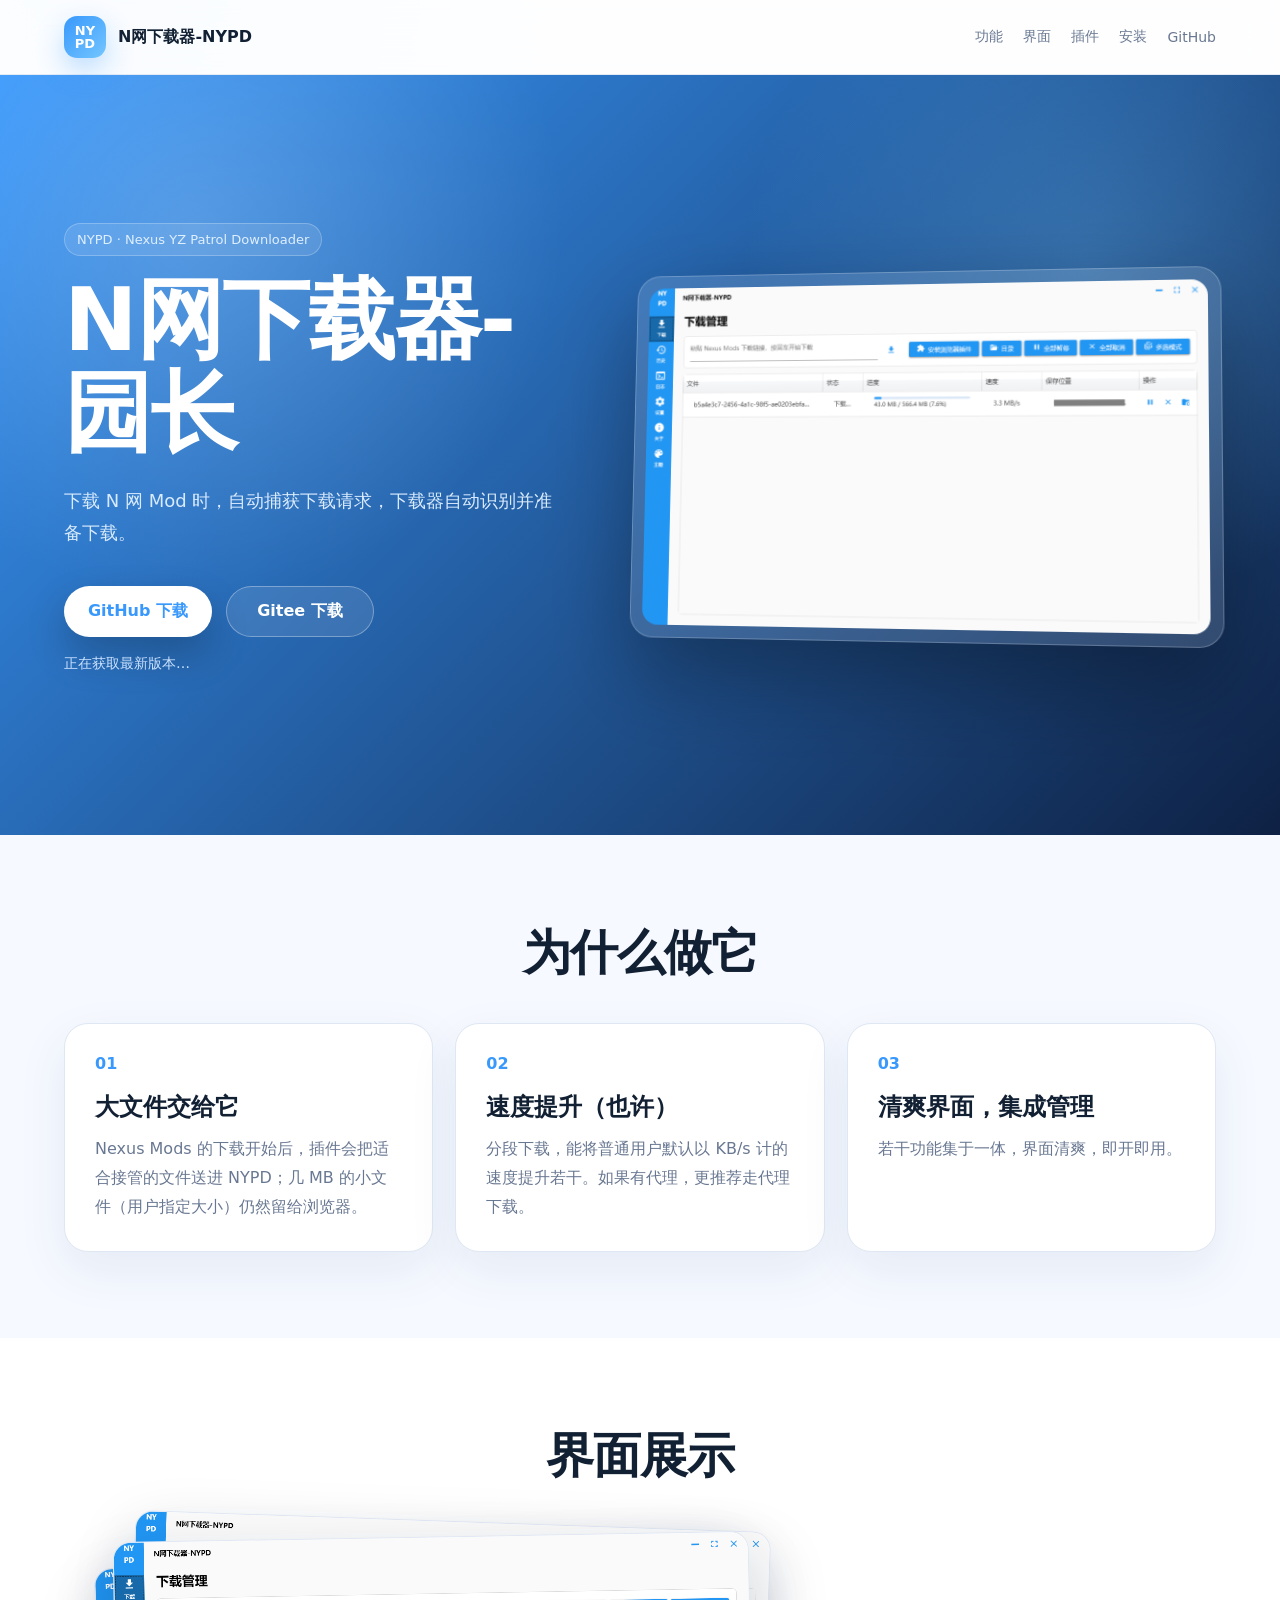
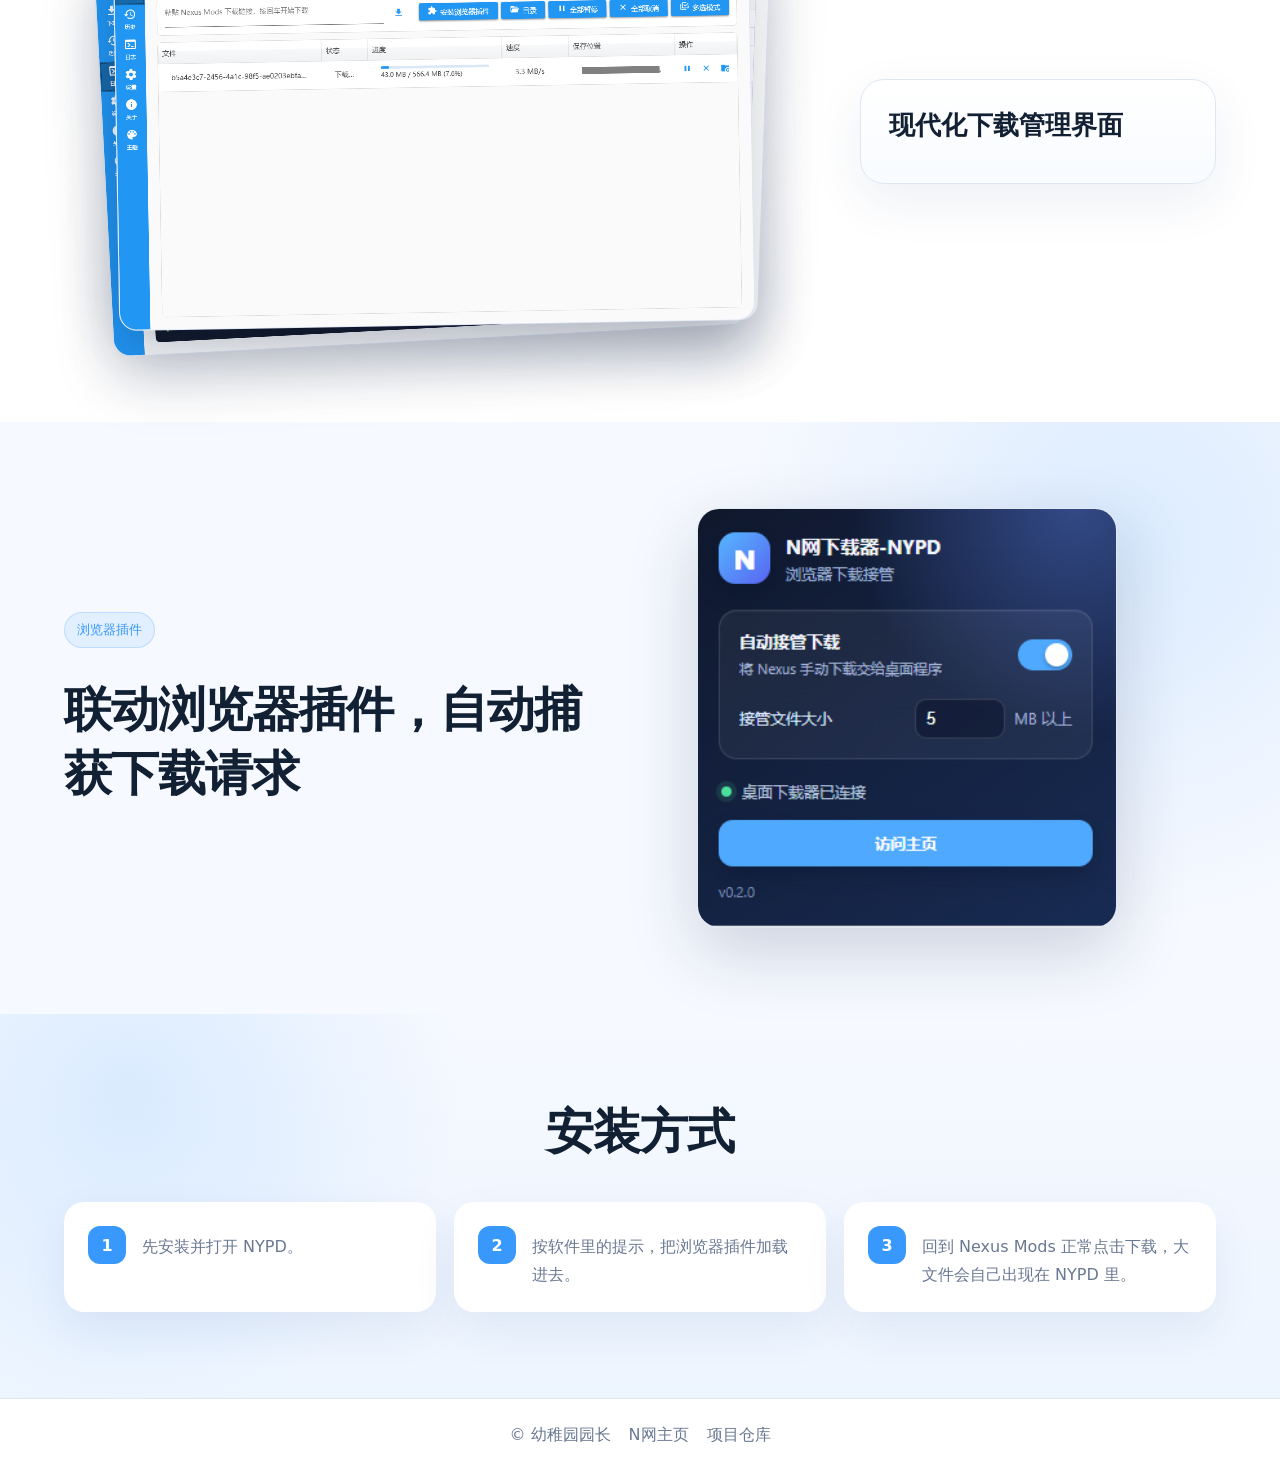
==== .github/pages/index.html @ a5728292 "✨ 首次发布" ====
<!doctype html>
<html lang="zh-CN">
  <head>
    <meta charset="utf-8">
    <meta name="viewport" content="width=device-width, initial-scale=1">
    <title>N网下载器-NYPD</title>
    <meta name="description" content="N网下载器-NYPD，把 Nexus Mods 的大文件下载交给一个更顺手的本机工具。">
    <link rel="stylesheet" href="styles.css">
  </head>
  <body>
    <nav class="nav">
      <a class="brand" href="#top"><span>NY<br>PD</span><strong>N网下载器-NYPD</strong></a>
      <div class="links">
        <a href="#features">功能</a>
        <a href="#screenshots">界面</a>
        <a href="#extension">插件</a>
        <a href="#install">安装</a>
        <a href="https://github.com/yzyyz1387/NYPD" target="_blank" rel="noopener">GitHub</a>
      </div>
    </nav>

    <header id="top" class="hero">
      <section class="hero-text">
        <p class="eyebrow">NYPD · Nexus YZ Patrol Downloader</p>
        <h1>N网下载器-园长</h1>
        <p class="lead">下载 N 网 Mod 时，自动捕获下载请求，下载器自动识别并准备下载。</p>
        <div class="actions">
          <a class="primary" href="https://github.com/yzyyz1387/NYPD/releases/latest" target="_blank" rel="noopener">GitHub 下载</a>
          <a class="secondary" href="https://gitee.com/yzyyz1387/NYPD/releases" target="_blank" rel="noopener">Gitee 下载</a>
        </div>
        <p id="version" class="version">正在获取最新版本…</p>
      </section>
      <section class="hero-shot glow-follow">
        <img src="images/downloadpage.png" alt="NYPD 下载管理页面">
      </section>
    </header>

    <main>
      <section id="features" class="section">
        <h2>为什么做它</h2>
        <div class="cards">
          <article class="glow-follow">
            <span>01</span>
            <h3>大文件交给它</h3>
            <p>Nexus Mods 的下载开始后，插件会把适合接管的文件送进 NYPD；几 MB 的小文件（用户指定大小）仍然留给浏览器。</p>
          </article>
          <article class="glow-follow">
            <span>02</span>
            <h3>速度提升（也许）</h3>
            <p>分段下载，能将普通用户默认以 KB/s 计的速度提升若干。如果有代理，更推荐走代理下载。</p>
          </article>
          <article class="glow-follow">
            <span>03</span>
            <h3>清爽界面，集成管理</h3>
            <p>若干功能集于一体，界面清爽，即开即用。</p>
          </article>
        </div>
      </section>

      <section id="screenshots" class="section alt">
        <h2>界面展示</h2>
        <div class="showcase">
          <div class="screen-stack">
            <img src="images/downloadpage.png" alt="下载管理" class="screen-img">
            <img src="images/historypage.png" alt="下载历史" class="screen-img">
            <img src="images/logspage.png" alt="操作日志" class="screen-img">
          </div>
          <div class="screen-copy glow-follow">
            <h3>现代化下载管理界面</h3>
          </div>
        </div>
      </section>

      <section id="extension" class="section extension-section">
        <div class="extension-copy">
          <p class="eyebrow dark">浏览器插件</p>
          <h2>联动浏览器插件，自动捕获下载请求</h2>
        </div>
        <div class="extension-frame glow-follow">
          <img src="images/bowser-ex-screenshoot.png" alt="浏览器插件设置" class="extension-shot">
        </div>
      </section>

      <section id="install" class="section install">
        <h2>安装方式</h2>
        <div class="steps">
          <div class="glow-follow"><b>1</b><p>先安装并打开 NYPD。</p></div>
          <div class="glow-follow"><b>2</b><p>按软件里的提示，把浏览器插件加载进去。</p></div>
          <div class="glow-follow"><b>3</b><p>回到 Nexus Mods 正常点击下载，大文件会自己出现在 NYPD 里。</p></div>
        </div>
      </section>
    </main>

    <footer>
      <span>© 幼稚园园长</span>
      <a href="https://www.nexusmods.com/profile/yzyyz1384/mods" target="_blank" rel="noopener">N网主页</a>
      <a href="https://github.com/yzyyz1387/NYPD" target="_blank" rel="noopener">项目仓库</a>
    </footer>

    <script>
      fetch("latest.json", { cache: "no-store" })
        .then(response => response.ok ? response.json() : null)
        .then(data => {
          if (!data) return;
          document.querySelector("#version").textContent = `最新版本：${data.version} · ${data.releaseDate}`;
        })
        .catch(() => {
          document.querySelector("#version").textContent = "最新版本信息暂不可用";
        });

      document.querySelectorAll(".glow-follow").forEach(element => {
        element.addEventListener("pointermove", event => {
          const rect = element.getBoundingClientRect();
          element.style.setProperty("--mx", `${event.clientX - rect.left}px`);
          element.style.setProperty("--my", `${event.clientY - rect.top}px`);
        });
      });
    </script>
  </body>
</html>
---- .github/pages/styles.css ----
:root {
  --blue: #3898fc;
  --deep: #0e2144;
  --text: #122033;
  --muted: #697892;
  --card: #ffffff;
  --line: #dfe7f3;
  --glow: rgba(56, 152, 252, .45);
}

* { box-sizing: border-box; }
html { scroll-behavior: smooth; }
body {
  margin: 0;
  color: var(--text);
  background:
    radial-gradient(circle at 10% 0%, rgba(56,152,252,.12), transparent 26rem),
    #f6f9ff;
  font-family: "Segoe UI", "Microsoft YaHei", system-ui, sans-serif;
}

a { color: inherit; text-decoration: none; }
img { display: block; max-width: 100%; }

.glow-follow {
  --mx: 50%;
  --my: 50%;
  position: relative;
  overflow: hidden;
}
.glow-follow::after {
  position: absolute;
  inset: 0;
  z-index: 1;
  border-radius: inherit;
  pointer-events: none;
  background: radial-gradient(280px circle at var(--mx) var(--my), rgba(116,198,255,.36), rgba(56,152,252,.14) 34%, transparent 68%);
  opacity: 0;
  transition: opacity .2s ease;
  content: "";
}
.glow-follow:hover::after { opacity: 1; }
.glow-follow > * { position: relative; z-index: 2; }

.nav {
  position: sticky;
  top: 0;
  z-index: 5;
  display: flex;
  align-items: center;
  justify-content: space-between;
  gap: 24px;
  padding: 16px clamp(18px, 5vw, 72px);
  background: rgba(255,255,255,.82);
  border-bottom: 1px solid rgba(223,231,243,.8);
  backdrop-filter: blur(18px);
}

.brand { display: inline-flex; align-items: center; gap: 12px; font-weight: 800; }
.brand span {
  display: grid;
  width: 42px;
  height: 42px;
  place-items: center;
  border-radius: 13px;
  color: #fff;
  background: linear-gradient(135deg, var(--blue), #74c6ff);
  font-size: 13px;
  line-height: 1;
  box-shadow: 0 12px 28px rgba(56,152,252,.32);
}

.links { display: flex; align-items: center; gap: 20px; color: var(--muted); font-size: 14px; }
.links a:hover { color: var(--blue); }

.hero {
  display: grid;
  grid-template-columns: minmax(0, 1fr) minmax(320px, 1.2fr);
  gap: clamp(28px, 5vw, 72px);
  align-items: center;
  min-height: 760px;
  padding: 72px clamp(18px, 5vw, 72px);
  color: #fff;
  background:
    radial-gradient(circle at 15% 20%, rgba(255,255,255,.18), transparent 30%),
    radial-gradient(circle at 85% 25%, rgba(116,198,255,.28), transparent 28%),
    linear-gradient(135deg, var(--blue), var(--deep));
  overflow: hidden;
}

.eyebrow {
  display: inline-flex;
  margin: 0 0 18px;
  padding: 8px 12px;
  border: 1px solid rgba(255,255,255,.24);
  border-radius: 999px;
  color: #dfefff;
  background: rgba(255,255,255,.1);
  font-size: 13px;
}
.eyebrow.dark {
  color: var(--blue);
  border-color: rgba(56,152,252,.22);
  background: rgba(56,152,252,.1);
}

h1 { margin: 0; font-size: clamp(46px, 7vw, 88px); line-height: 1.05; letter-spacing: -2px; }
.lead { max-width: 620px; margin: 26px 0 0; color: #d9ebff; font-size: 18px; line-height: 1.8; }
.actions { display: flex; flex-wrap: wrap; gap: 14px; margin: 36px 0 18px; }
.actions a {
  display: inline-flex;
  align-items: center;
  justify-content: center;
  min-width: 148px;
  padding: 14px 20px;
  border-radius: 999px;
  font-weight: 800;
  transition: transform .18s ease, box-shadow .18s ease;
}
.actions a:hover { transform: translateY(-3px); }
.primary { color: var(--blue); background: #fff; box-shadow: 0 18px 38px rgba(0,0,0,.22); }
.secondary { color: #fff; border: 1px solid rgba(255,255,255,.32); background: rgba(255,255,255,.1); }
.actions a:hover { box-shadow: 0 18px 42px var(--glow), 0 0 0 1px rgba(255,255,255,.25) inset; }
.version { color: #cbe2ff; font-size: 14px; }

.hero-shot {
  padding: 12px;
  border: 1px solid rgba(255,255,255,.22);
  border-radius: 24px;
  background: rgba(255,255,255,.13);
  box-shadow: 0 38px 90px rgba(0,0,0,.32);
  transform: perspective(1200px) rotateY(-7deg) rotateX(4deg);
  transition: transform .7s cubic-bezier(.2,.8,.2,1), box-shadow .7s cubic-bezier(.2,.8,.2,1);
}
.hero-shot img { border-radius: 16px; }
.hero-shot:hover {
  transform: perspective(1200px) rotateY(-3deg) rotateX(1deg) translateY(-14px);
  box-shadow: 0 46px 110px rgba(0,0,0,.38), 0 0 70px rgba(116,198,255,.36);
}

.section { padding: 86px clamp(18px, 5vw, 72px); }
.section h2 { margin: 0 0 38px; text-align: center; font-size: clamp(30px, 4vw, 48px); letter-spacing: -1px; }
.section-lead { max-width: 720px; margin: -20px auto 34px; color: var(--muted); text-align: center; line-height: 1.8; }
.alt { background: #fff; }

.cards {
  display: grid;
  grid-template-columns: repeat(3, minmax(0, 1fr));
  gap: 22px;
}
.cards article {
  padding: 30px;
  border: 1px solid var(--line);
  border-radius: 24px;
  background: var(--card);
  box-shadow: 0 18px 50px rgba(25,69,122,.08);
  transition: transform .24s ease, box-shadow .24s ease, border-color .24s ease;
}
.cards article:hover {
  transform: translateY(-8px);
  border-color: rgba(56,152,252,.36);
  box-shadow: 0 26px 70px rgba(56,152,252,.16), 0 0 34px rgba(56,152,252,.18);
}
.cards span { color: var(--blue); font-weight: 900; }
.cards h3 { margin: 18px 0 12px; font-size: 24px; }
.cards p { margin: 0; color: var(--muted); line-height: 1.8; }

.showcase {
  display: grid;
  grid-template-columns: minmax(0, 1.35fr) minmax(300px, .65fr);
  gap: clamp(28px, 5vw, 56px);
  align-items: center;
}
.screen-stack {
  position: relative;
  min-height: 410px;
  perspective: 1200px;
}
.screen-img {
  position: absolute;
  left: 50%;
  top: 50%;
  width: min(86%, 760px);
  height: auto;
  border: 1px solid rgba(223,231,243,.92);
  border-radius: 18px;
  background: #fff;
  box-shadow: 0 24px 60px rgba(14,33,68,.18);
  transition: transform .7s cubic-bezier(.2,.8,.2,1), box-shadow .7s cubic-bezier(.2,.8,.2,1);
}
.screen-img:nth-child(1) { z-index: 4; transform: translate(-50%, -50%) rotate(-1deg); }
.screen-img:nth-child(2) { z-index: 3; transform: translate(-48%, -54%) rotate(2deg); }
.screen-img:nth-child(3) { z-index: 2; transform: translate(-52%, -46%) rotate(-3deg); }
.screen-stack:hover .screen-img:nth-child(1) { transform: translate(-57%, -57%) rotate(-6deg); }
.screen-stack:hover .screen-img:nth-child(2) { transform: translate(-44%, -53%) rotate(5deg); }
.screen-stack:hover .screen-img:nth-child(3) { transform: translate(-56%, -39%) rotate(-8deg); }
.screen-stack:hover .screen-img { box-shadow: 0 34px 80px rgba(14,33,68,.24); }
.screen-copy {
  padding: 28px;
  border: 1px solid var(--line);
  border-radius: 24px;
  background: linear-gradient(180deg, #fff, #f8fbff);
  box-shadow: 0 18px 50px rgba(25,69,122,.08);
}
.screen-copy h3 { margin: 0 0 12px; font-size: 26px; }
.screen-copy p, .screen-copy li { color: var(--muted); line-height: 1.8; }
.screen-copy ul { margin: 16px 0 0; padding-left: 20px; }

.extension-section {
  display: grid;
  grid-template-columns: minmax(280px, .85fr) minmax(260px, 420px);
  gap: clamp(28px, 6vw, 72px);
  align-items: center;
  background:
    radial-gradient(circle at 88% 20%, rgba(56,152,252,.14), transparent 24rem),
    #f6f9ff;
}
.extension-copy h2 {
  margin: 12px 0 18px;
  text-align: left;
}
.extension-copy p:not(.eyebrow) {
  max-width: 620px;
  color: var(--muted);
  font-size: 18px;
  line-height: 1.85;
}
.extension-frame {
  width: min(100%, 420px);
  border-radius: 22px;
  box-shadow: 0 24px 70px rgba(14,33,68,.18);
  transition: transform .45s cubic-bezier(.2,.8,.2,1), box-shadow .45s cubic-bezier(.2,.8,.2,1);
}
.extension-shot {
  width: min(100%, 420px);
  height: auto;
  border: 1px solid rgba(223,231,243,.92);
  border-radius: 22px;
  background: #fff;
}
.extension-frame:hover {
  transform: rotate(2deg) translateY(-12px);
  box-shadow: 0 34px 90px rgba(14,33,68,.26), 0 0 48px rgba(56,152,252,.28);
}

.install {
  background:
    radial-gradient(circle at 10% 20%, rgba(56,152,252,.14), transparent 28%),
    linear-gradient(180deg, #f6f9ff, #edf5ff);
}
.steps {
  display: grid;
  grid-template-columns: repeat(3, minmax(0, 1fr));
  gap: 18px;
}
.steps div {
  display: flex;
  gap: 16px;
  padding: 24px;
  border-radius: 20px;
  background: #fff;
  box-shadow: 0 18px 44px rgba(25,69,122,.08);
}
.steps b {
  display: grid;
  flex: 0 0 38px;
  height: 38px;
  place-items: center;
  border-radius: 12px;
  color: #fff;
  background: var(--blue);
}
.steps p { margin: 7px 0 0; color: var(--muted); line-height: 1.7; }

footer {
  display: flex;
  justify-content: center;
  gap: 18px;
  padding: 26px;
  color: var(--muted);
  border-top: 1px solid var(--line);
  background: #fff;
}
footer a:hover { color: var(--blue); }

@media (max-width: 900px) {
  .hero { grid-template-columns: 1fr; min-height: auto; }
  .hero-shot { transform: none; }
  .cards, .steps, .showcase, .extension-section { grid-template-columns: 1fr; }
  .screen-stack { min-height: 360px; }
  .screen-img { width: 92%; }
  .extension-copy h2 { text-align: center; }
  .extension-frame { margin: 0 auto; }
  .links { display: none; }
  footer { flex-direction: column; align-items: center; }
}
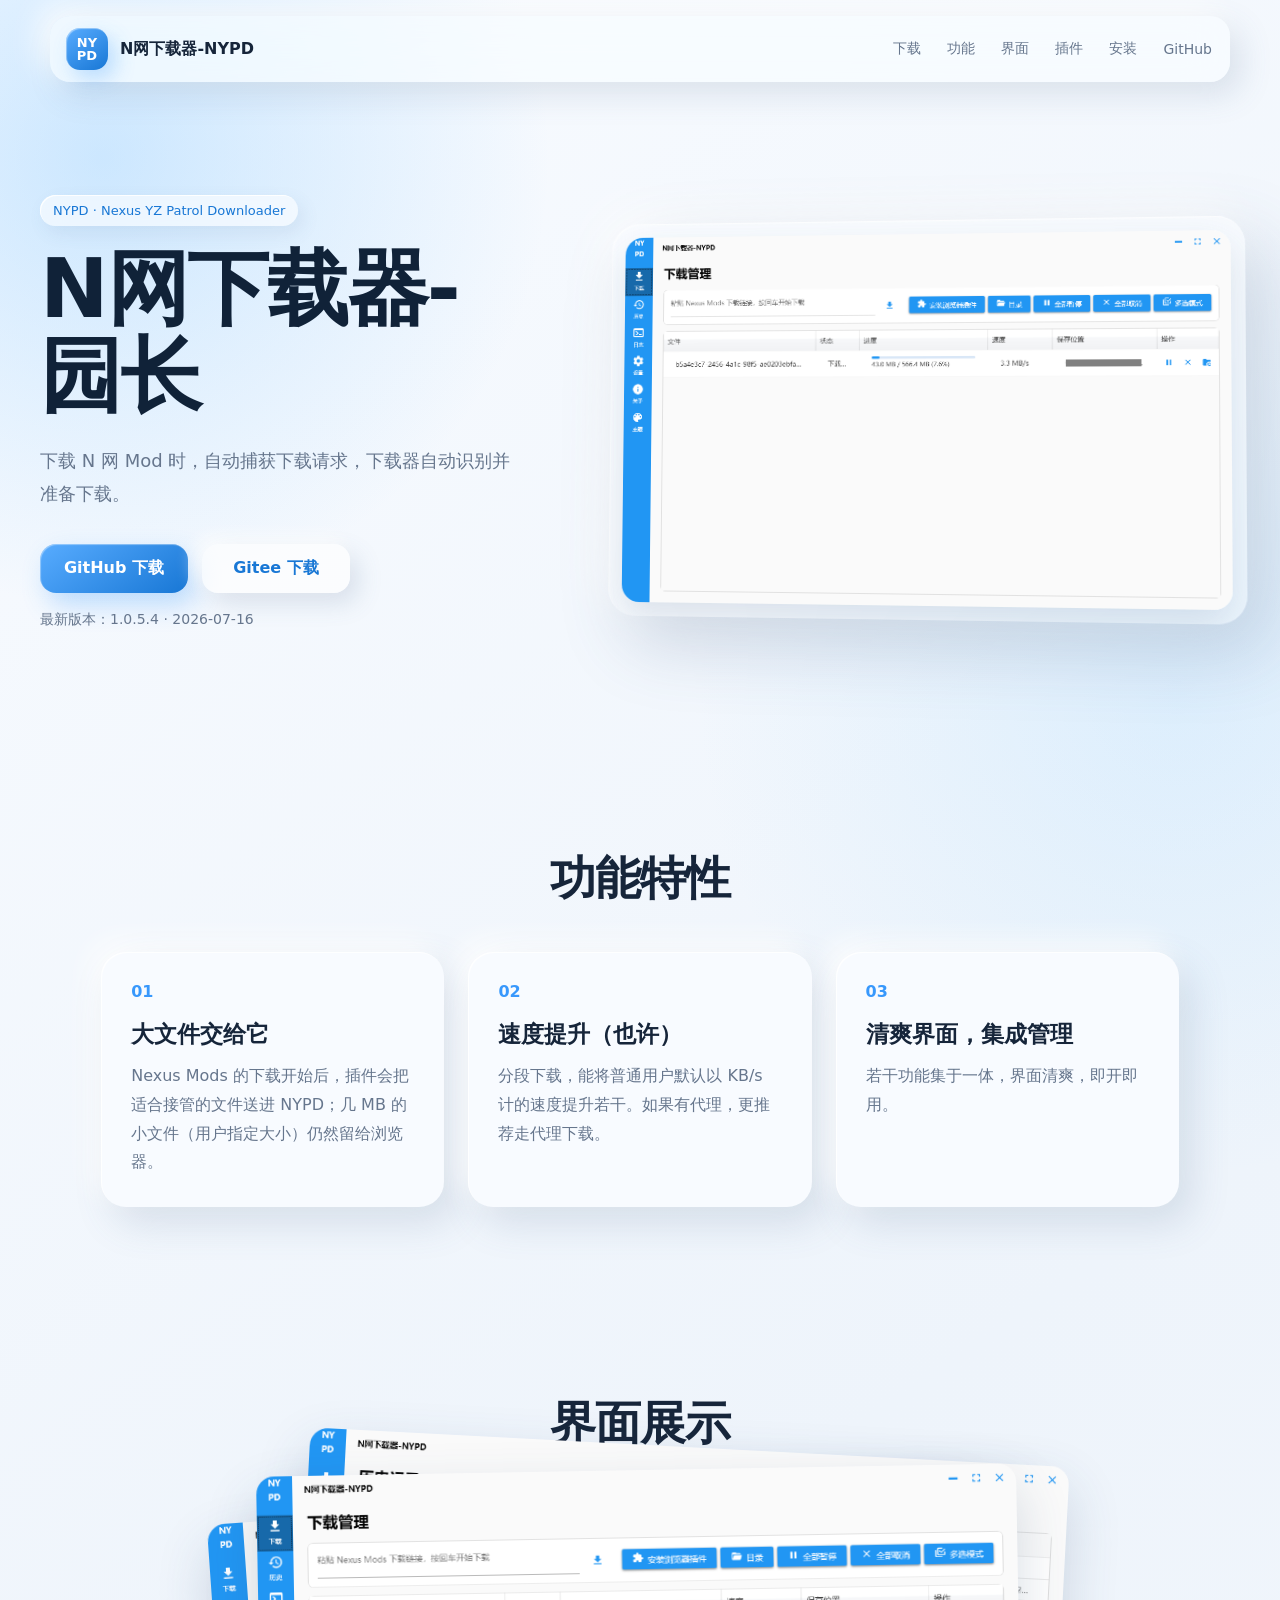
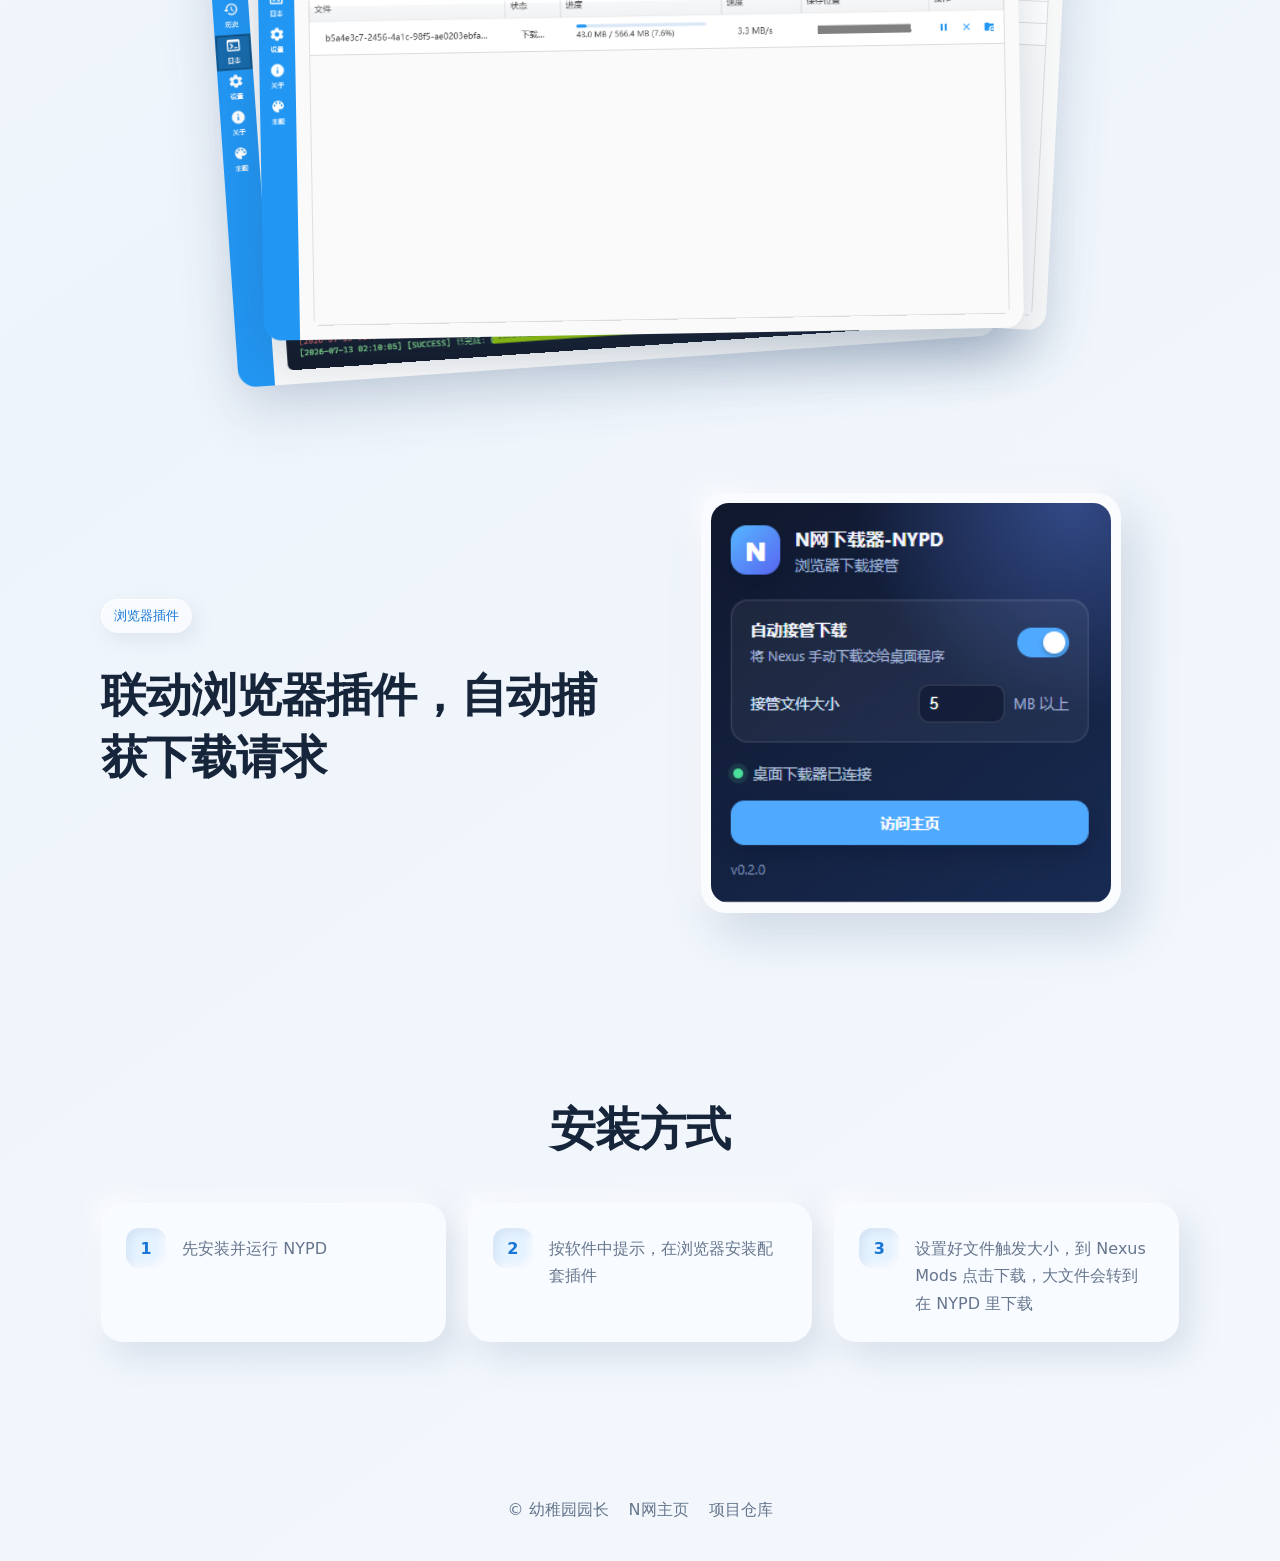
==== commit e6939864: "优化插件安装与官网交互" ====
--- a/.github/pages/index.html
+++ b/.github/pages/index.html
@@ -5,12 +5,13 @@
     <meta name="viewport" content="width=device-width, initial-scale=1">
     <title>N网下载器-NYPD</title>
     <meta name="description" content="N网下载器-NYPD，把 Nexus Mods 的大文件下载交给一个更顺手的本机工具。">
-    <link rel="stylesheet" href="styles.css">
+    <link rel="stylesheet" href="styles.css?v=20261114c">
   </head>
   <body>
     <nav class="nav">
       <a class="brand" href="#top"><span>NY<br>PD</span><strong>N网下载器-NYPD</strong></a>
       <div class="links">
+        <a href="#top">下载</a>
         <a href="#features">功能</a>
         <a href="#screenshots">界面</a>
         <a href="#extension">插件</a>
@@ -37,7 +38,7 @@
 
     <main>
       <section id="features" class="section">
-        <h2>为什么做它</h2>
+        <h2>功能特性</h2>
         <div class="cards">
           <article class="glow-follow">
             <span>01</span>
@@ -60,13 +61,10 @@
       <section id="screenshots" class="section alt">
         <h2>界面展示</h2>
         <div class="showcase">
-          <div class="screen-stack">
-            <img src="images/downloadpage.png" alt="下载管理" class="screen-img">
-            <img src="images/historypage.png" alt="下载历史" class="screen-img">
-            <img src="images/logspage.png" alt="操作日志" class="screen-img">
-          </div>
-          <div class="screen-copy glow-follow">
-            <h3>现代化下载管理界面</h3>
+          <div class="screen-stack" role="button" tabindex="0" aria-label="界面展示：当前为下载管理；点击查看下一张">
+            <img src="images/downloadpage.png" alt="下载管理" class="screen-img is-front">
+            <img src="images/historypage.png" alt="下载历史" class="screen-img is-middle">
+            <img src="images/logspage.png" alt="操作日志" class="screen-img is-back">
           </div>
         </div>
       </section>
@@ -84,9 +82,9 @@
       <section id="install" class="section install">
         <h2>安装方式</h2>
         <div class="steps">
-          <div class="glow-follow"><b>1</b><p>先安装并打开 NYPD。</p></div>
-          <div class="glow-follow"><b>2</b><p>按软件里的提示，把浏览器插件加载进去。</p></div>
-          <div class="glow-follow"><b>3</b><p>回到 Nexus Mods 正常点击下载，大文件会自己出现在 NYPD 里。</p></div>
+          <div class="glow-follow"><b>1</b><p>先安装并运行 NYPD</p></div>
+          <div class="glow-follow"><b>2</b><p>按软件中提示，在浏览器安装配套插件</p></div>
+          <div class="glow-follow"><b>3</b><p>设置好文件触发大小，到 Nexus Mods 点击下载，大文件会转到在 NYPD 里下载</p></div>
         </div>
       </section>
     </main>
@@ -115,6 +113,44 @@
           element.style.setProperty("--my", `${event.clientY - rect.top}px`);
         });
       });
+
+      const screenStack = document.querySelector(".screen-stack");
+      const screens = [...screenStack.querySelectorAll(".screen-img")];
+      let frontScreen = 0;
+      let switchingScreen = false;
+
+      const renderScreens = () => {
+        screens.forEach(screen => screen.classList.remove("is-front", "is-middle", "is-back"));
+        screens[frontScreen].classList.add("is-front");
+        screens[(frontScreen + 1) % screens.length].classList.add("is-middle");
+        screens[(frontScreen + 2) % screens.length].classList.add("is-back");
+        screenStack.setAttribute("aria-label", `界面展示：当前为${screens[frontScreen].alt}；点击查看下一张`);
+      };
+
+      const showNextScreen = () => {
+        if (switchingScreen) return;
+        if (matchMedia("(prefers-reduced-motion: reduce)").matches) {
+          frontScreen = (frontScreen + 1) % screens.length;
+          renderScreens();
+          return;
+        }
+
+        switchingScreen = true;
+        screenStack.classList.add("is-cycling");
+        screenStack.addEventListener("animationend", () => {
+          screenStack.classList.remove("is-cycling");
+          frontScreen = (frontScreen + 1) % screens.length;
+          renderScreens();
+          switchingScreen = false;
+        }, { once: true });
+      };
+
+      screenStack.addEventListener("click", showNextScreen);
+      screenStack.addEventListener("keydown", event => {
+        if (event.key !== "Enter" && event.key !== " ") return;
+        event.preventDefault();
+        showNextScreen();
+      });
     </script>
   </body>
 </html>
--- a/.github/pages/styles.css
+++ b/.github/pages/styles.css
@@ -1,21 +1,26 @@
 :root {
-  --blue: #3898fc;
-  --deep: #0e2144;
-  --text: #122033;
-  --muted: #697892;
-  --card: #ffffff;
-  --line: #dfe7f3;
-  --glow: rgba(56, 152, 252, .45);
+  --accent: #3898fc;
+  --accent-deep: #1877d5;
+  --canvas: #eef4fb;
+  --surface-solid: #f8fbff;
+  --text: #16253a;
+  --muted: #66768d;
+  --light: rgba(255, 255, 255, .9);
+  --shadow: rgba(77, 106, 145, .17);
+  --glow: rgba(56, 152, 252, .22);
 }
 
 * { box-sizing: border-box; }
 html { scroll-behavior: smooth; }
 body {
   margin: 0;
+  min-height: 100vh;
+  overflow-x: hidden;
   color: var(--text);
   background:
-    radial-gradient(circle at 10% 0%, rgba(56,152,252,.12), transparent 26rem),
-    #f6f9ff;
+    radial-gradient(circle at 8% 5%, rgba(106, 187, 255, .3), transparent 28rem),
+    radial-gradient(circle at 92% 22%, rgba(163, 216, 255, .26), transparent 30rem),
+    linear-gradient(145deg, #f8fbff 0%, var(--canvas) 50%, #f4f8fd 100%);
   font-family: "Segoe UI", "Microsoft YaHei", system-ui, sans-serif;
 }
 
@@ -34,9 +39,9 @@
   z-index: 1;
   border-radius: inherit;
   pointer-events: none;
-  background: radial-gradient(280px circle at var(--mx) var(--my), rgba(116,198,255,.36), rgba(56,152,252,.14) 34%, transparent 68%);
+  background: radial-gradient(260px circle at var(--mx) var(--my), rgba(105, 191, 255, .26), rgba(56, 152, 252, .08) 38%, transparent 70%);
   opacity: 0;
-  transition: opacity .2s ease;
+  transition: opacity .22s ease;
   content: "";
 }
 .glow-follow:hover::after { opacity: 1; }
@@ -44,253 +49,325 @@
 
 .nav {
   position: sticky;
-  top: 0;
-  z-index: 5;
+  top: 16px;
+  z-index: 10;
   display: flex;
   align-items: center;
   justify-content: space-between;
-  gap: 24px;
-  padding: 16px clamp(18px, 5vw, 72px);
-  background: rgba(255,255,255,.82);
-  border-bottom: 1px solid rgba(223,231,243,.8);
-  backdrop-filter: blur(18px);
-}
-
-.brand { display: inline-flex; align-items: center; gap: 12px; font-weight: 800; }
+  width: min(1180px, calc(100% - 36px));
+  margin: 16px auto 0;
+  padding: 12px 16px;
+  border-radius: 20px;
+  background: rgba(248, 252, 255, .72);
+  box-shadow: 10px 12px 32px var(--shadow), -10px -10px 30px rgba(255, 255, 255, .88);
+  backdrop-filter: blur(20px) saturate(130%);
+}
+
+.brand { display: inline-flex; align-items: center; gap: 12px; font-weight: 750; }
 .brand span {
   display: grid;
   width: 42px;
   height: 42px;
   place-items: center;
-  border-radius: 13px;
+  border-radius: 14px;
   color: #fff;
-  background: linear-gradient(135deg, var(--blue), #74c6ff);
+  background: linear-gradient(145deg, #58acff, var(--accent-deep));
+  box-shadow: 7px 9px 20px rgba(56, 152, 252, .28), inset 1px 1px 1px rgba(255, 255, 255, .44);
   font-size: 13px;
   line-height: 1;
-  box-shadow: 0 12px 28px rgba(56,152,252,.32);
-}
-
-.links { display: flex; align-items: center; gap: 20px; color: var(--muted); font-size: 14px; }
-.links a:hover { color: var(--blue); }
+}
+
+.links { display: flex; align-items: center; gap: 22px; color: var(--muted); font-size: 14px; }
+.links a { padding: 8px 2px; transition: color .18s ease; }
+.links a:hover { color: var(--accent-deep); }
 
 .hero {
   display: grid;
-  grid-template-columns: minmax(0, 1fr) minmax(320px, 1.2fr);
-  gap: clamp(28px, 5vw, 72px);
+  grid-template-columns: minmax(0, .85fr) minmax(460px, 1.15fr);
+  gap: clamp(42px, 7vw, 92px);
   align-items: center;
-  min-height: 760px;
-  padding: 72px clamp(18px, 5vw, 72px);
-  color: #fff;
-  background:
-    radial-gradient(circle at 15% 20%, rgba(255,255,255,.18), transparent 30%),
-    radial-gradient(circle at 85% 25%, rgba(116,198,255,.28), transparent 28%),
-    linear-gradient(135deg, var(--blue), var(--deep));
-  overflow: hidden;
-}
-
+  width: min(1240px, calc(100% - 36px));
+  min-height: 690px;
+  margin: 0 auto;
+  padding: 76px 20px 92px;
+}
+
+.hero-text { position: relative; z-index: 2; }
+.hero > * { min-width: 0; }
 .eyebrow {
   display: inline-flex;
-  margin: 0 0 18px;
-  padding: 8px 12px;
-  border: 1px solid rgba(255,255,255,.24);
+  margin: 0 0 20px;
+  padding: 8px 13px;
   border-radius: 999px;
-  color: #dfefff;
-  background: rgba(255,255,255,.1);
+  color: var(--accent-deep);
+  background: rgba(255, 255, 255, .58);
+  box-shadow: inset 1px 1px 0 var(--light), 5px 7px 18px rgba(77, 106, 145, .1);
   font-size: 13px;
-}
-.eyebrow.dark {
-  color: var(--blue);
-  border-color: rgba(56,152,252,.22);
-  background: rgba(56,152,252,.1);
-}
-
-h1 { margin: 0; font-size: clamp(46px, 7vw, 88px); line-height: 1.05; letter-spacing: -2px; }
-.lead { max-width: 620px; margin: 26px 0 0; color: #d9ebff; font-size: 18px; line-height: 1.8; }
-.actions { display: flex; flex-wrap: wrap; gap: 14px; margin: 36px 0 18px; }
+  backdrop-filter: blur(12px);
+}
+.eyebrow.dark { color: var(--accent-deep); }
+
+h1 {
+  margin: 0;
+  color: #102238;
+  font-size: clamp(48px, 7vw, 82px);
+  line-height: 1.06;
+  letter-spacing: -2px;
+}
+.lead { max-width: 600px; margin: 24px 0 0; color: var(--muted); font-size: 18px; line-height: 1.85; }
+.actions { display: flex; flex-wrap: wrap; gap: 14px; margin: 34px 0 18px; }
 .actions a {
   display: inline-flex;
   align-items: center;
   justify-content: center;
   min-width: 148px;
-  padding: 14px 20px;
-  border-radius: 999px;
-  font-weight: 800;
+  padding: 14px 22px;
+  border-radius: 16px;
+  font-weight: 750;
   transition: transform .18s ease, box-shadow .18s ease;
 }
 .actions a:hover { transform: translateY(-3px); }
-.primary { color: var(--blue); background: #fff; box-shadow: 0 18px 38px rgba(0,0,0,.22); }
-.secondary { color: #fff; border: 1px solid rgba(255,255,255,.32); background: rgba(255,255,255,.1); }
-.actions a:hover { box-shadow: 0 18px 42px var(--glow), 0 0 0 1px rgba(255,255,255,.25) inset; }
-.version { color: #cbe2ff; font-size: 14px; }
+.primary {
+  color: #fff;
+  background: linear-gradient(145deg, #58acff, var(--accent-deep));
+  box-shadow: 8px 12px 26px rgba(56, 152, 252, .3), inset 1px 1px 1px rgba(255, 255, 255, .4);
+}
+.secondary {
+  color: var(--accent-deep);
+  background: rgba(255, 255, 255, .68);
+  box-shadow: 8px 10px 24px var(--shadow), -6px -6px 18px rgba(255, 255, 255, .88);
+}
+.version { color: var(--muted); font-size: 14px; }
 
 .hero-shot {
-  padding: 12px;
-  border: 1px solid rgba(255,255,255,.22);
-  border-radius: 24px;
-  background: rgba(255,255,255,.13);
-  box-shadow: 0 38px 90px rgba(0,0,0,.32);
-  transform: perspective(1200px) rotateY(-7deg) rotateX(4deg);
-  transition: transform .7s cubic-bezier(.2,.8,.2,1), box-shadow .7s cubic-bezier(.2,.8,.2,1);
-}
-.hero-shot img { border-radius: 16px; }
+  padding: 14px;
+  border-radius: 28px;
+  background: rgba(255, 255, 255, .42);
+  box-shadow: 20px 26px 70px rgba(62, 91, 130, .22), -14px -14px 44px rgba(255, 255, 255, .8), inset 1px 1px 1px rgba(255, 255, 255, .7);
+  backdrop-filter: blur(18px) saturate(125%);
+  transform: perspective(1200px) rotateY(-5deg) rotateX(2deg);
+  transition: transform .65s cubic-bezier(.2, .8, .2, 1), box-shadow .65s cubic-bezier(.2, .8, .2, 1);
+}
+.hero-shot img { width: 100%; border-radius: 18px; box-shadow: 0 16px 36px rgba(42, 71, 111, .14); }
 .hero-shot:hover {
-  transform: perspective(1200px) rotateY(-3deg) rotateX(1deg) translateY(-14px);
-  box-shadow: 0 46px 110px rgba(0,0,0,.38), 0 0 70px rgba(116,198,255,.36);
-}
-
-.section { padding: 86px clamp(18px, 5vw, 72px); }
-.section h2 { margin: 0 0 38px; text-align: center; font-size: clamp(30px, 4vw, 48px); letter-spacing: -1px; }
-.section-lead { max-width: 720px; margin: -20px auto 34px; color: var(--muted); text-align: center; line-height: 1.8; }
-.alt { background: #fff; }
-
+  transform: perspective(1200px) rotateY(-2deg) translateY(-10px);
+  box-shadow: 24px 34px 82px rgba(62, 91, 130, .25), -14px -14px 44px rgba(255, 255, 255, .85), 0 0 52px var(--glow);
+}
+
+.section {
+  width: min(1180px, calc(100% - 36px));
+  margin: 0 auto 34px;
+  padding: 76px clamp(18px, 4vw, 58px);
+}
+.section h2 { margin: 0 0 42px; text-align: center; font-size: clamp(30px, 4vw, 46px); letter-spacing: -1px; }
+.section-lead { max-width: 720px; margin: -22px auto 36px; color: var(--muted); text-align: center; line-height: 1.8; }
 .cards {
   display: grid;
   grid-template-columns: repeat(3, minmax(0, 1fr));
-  gap: 22px;
+  gap: 24px;
 }
 .cards article {
   padding: 30px;
-  border: 1px solid var(--line);
-  border-radius: 24px;
-  background: var(--card);
-  box-shadow: 0 18px 50px rgba(25,69,122,.08);
-  transition: transform .24s ease, box-shadow .24s ease, border-color .24s ease;
+  border-radius: 25px;
+  background: var(--surface-solid);
+  box-shadow: 12px 16px 38px var(--shadow), -10px -10px 28px rgba(255, 255, 255, .9), inset 1px 1px 1px rgba(255, 255, 255, .95);
+  transition: transform .24s ease, box-shadow .24s ease;
 }
 .cards article:hover {
-  transform: translateY(-8px);
-  border-color: rgba(56,152,252,.36);
-  box-shadow: 0 26px 70px rgba(56,152,252,.16), 0 0 34px rgba(56,152,252,.18);
-}
-.cards span { color: var(--blue); font-weight: 900; }
-.cards h3 { margin: 18px 0 12px; font-size: 24px; }
+  transform: translateY(-7px);
+  box-shadow: 16px 24px 52px rgba(77, 106, 145, .19), -10px -10px 28px rgba(255, 255, 255, .94), 0 0 32px var(--glow);
+}
+.cards span { color: var(--accent); font-weight: 850; }
+.cards h3 { margin: 18px 0 12px; font-size: 23px; }
 .cards p { margin: 0; color: var(--muted); line-height: 1.8; }
 
 .showcase {
-  display: grid;
-  grid-template-columns: minmax(0, 1.35fr) minmax(300px, .65fr);
-  gap: clamp(28px, 5vw, 56px);
-  align-items: center;
+  display: block;
 }
 .screen-stack {
   position: relative;
   min-height: 410px;
   perspective: 1200px;
+  cursor: pointer;
+  outline: none;
+}
+.screen-stack:focus-visible {
+  outline: 3px solid rgba(56, 152, 252, .45);
+  outline-offset: 12px;
+  border-radius: 18px;
 }
 .screen-img {
   position: absolute;
   left: 50%;
   top: 50%;
-  width: min(86%, 760px);
+  width: min(88%, 760px);
   height: auto;
-  border: 1px solid rgba(223,231,243,.92);
   border-radius: 18px;
   background: #fff;
-  box-shadow: 0 24px 60px rgba(14,33,68,.18);
-  transition: transform .7s cubic-bezier(.2,.8,.2,1), box-shadow .7s cubic-bezier(.2,.8,.2,1);
-}
-.screen-img:nth-child(1) { z-index: 4; transform: translate(-50%, -50%) rotate(-1deg); }
-.screen-img:nth-child(2) { z-index: 3; transform: translate(-48%, -54%) rotate(2deg); }
-.screen-img:nth-child(3) { z-index: 2; transform: translate(-52%, -46%) rotate(-3deg); }
-.screen-stack:hover .screen-img:nth-child(1) { transform: translate(-57%, -57%) rotate(-6deg); }
-.screen-stack:hover .screen-img:nth-child(2) { transform: translate(-44%, -53%) rotate(5deg); }
-.screen-stack:hover .screen-img:nth-child(3) { transform: translate(-56%, -39%) rotate(-8deg); }
-.screen-stack:hover .screen-img { box-shadow: 0 34px 80px rgba(14,33,68,.24); }
-.screen-copy {
-  padding: 28px;
-  border: 1px solid var(--line);
-  border-radius: 24px;
-  background: linear-gradient(180deg, #fff, #f8fbff);
-  box-shadow: 0 18px 50px rgba(25,69,122,.08);
-}
-.screen-copy h3 { margin: 0 0 12px; font-size: 26px; }
-.screen-copy p, .screen-copy li { color: var(--muted); line-height: 1.8; }
-.screen-copy ul { margin: 16px 0 0; padding-left: 20px; }
-
+  box-shadow: 0 22px 54px rgba(45, 73, 112, .19);
+  pointer-events: none;
+  user-select: none;
+  will-change: transform;
+  transition: transform .65s cubic-bezier(.2, .8, .2, 1), box-shadow .65s cubic-bezier(.2, .8, .2, 1);
+}
+.screen-img.is-front { z-index: 3; transform: translate(-50%, -50%) rotate(-1deg); }
+.screen-img.is-middle { z-index: 2; transform: translate(-45%, -55%) rotate(3deg); }
+.screen-img.is-back { z-index: 1; transform: translate(-55%, -44%) rotate(-4deg); }
+.screen-stack:not(.is-cycling):hover .is-front { transform: translate(-57%, -57%) rotate(-6deg); }
+.screen-stack:not(.is-cycling):hover .is-middle { transform: translate(-42%, -54%) rotate(6deg); }
+.screen-stack:not(.is-cycling):hover .is-back { transform: translate(-58%, -38%) rotate(-9deg); }
+.screen-stack:hover .screen-img { box-shadow: 0 30px 70px rgba(45, 73, 112, .24); }
+.screen-stack.is-cycling .is-front { animation: screen-front-to-back .68s cubic-bezier(.55, 0, .2, 1) forwards; }
+.screen-stack.is-cycling .is-middle { animation: screen-middle-to-front .68s cubic-bezier(.2, .8, .2, 1) forwards; }
+.screen-stack.is-cycling .is-back { animation: screen-back-to-middle .68s cubic-bezier(.2, .8, .2, 1) forwards; }
+
+@keyframes screen-front-to-back {
+  0% { z-index: 4; transform: translate(-50%, -50%) rotate(-1deg); }
+  45% { z-index: 4; transform: translate(14%, -45%) rotate(9deg) scale(.94); }
+  55% { z-index: 1; }
+  100% { z-index: 1; transform: translate(-55%, -44%) rotate(-4deg); }
+}
+@keyframes screen-middle-to-front {
+  0% { z-index: 2; transform: translate(-45%, -55%) rotate(3deg); }
+  48% { z-index: 2; transform: translate(-64%, -59%) rotate(-7deg) scale(.98); }
+  55% { z-index: 3; }
+  100% { z-index: 3; transform: translate(-50%, -50%) rotate(-1deg); }
+}
+@keyframes screen-back-to-middle {
+  from { transform: translate(-55%, -44%) rotate(-4deg); }
+  to { transform: translate(-45%, -55%) rotate(3deg); }
+}
 .extension-section {
   display: grid;
-  grid-template-columns: minmax(280px, .85fr) minmax(260px, 420px);
-  gap: clamp(28px, 6vw, 72px);
+  grid-template-columns: minmax(280px, .9fr) minmax(260px, 420px);
+  gap: clamp(34px, 7vw, 84px);
   align-items: center;
-  background:
-    radial-gradient(circle at 88% 20%, rgba(56,152,252,.14), transparent 24rem),
-    #f6f9ff;
-}
-.extension-copy h2 {
-  margin: 12px 0 18px;
-  text-align: left;
-}
-.extension-copy p:not(.eyebrow) {
-  max-width: 620px;
-  color: var(--muted);
-  font-size: 18px;
-  line-height: 1.85;
-}
+}
+.extension-copy h2 { margin: 12px 0 18px; text-align: left; }
 .extension-frame {
   width: min(100%, 420px);
-  border-radius: 22px;
-  box-shadow: 0 24px 70px rgba(14,33,68,.18);
-  transition: transform .45s cubic-bezier(.2,.8,.2,1), box-shadow .45s cubic-bezier(.2,.8,.2,1);
-}
-.extension-shot {
-  width: min(100%, 420px);
-  height: auto;
-  border: 1px solid rgba(223,231,243,.92);
-  border-radius: 22px;
-  background: #fff;
-}
+  padding: 10px;
+  border-radius: 25px;
+  background: rgba(255, 255, 255, .62);
+  box-shadow: 14px 20px 48px rgba(62, 91, 130, .2), -8px -8px 24px rgba(255, 255, 255, .86);
+  transition: transform .42s cubic-bezier(.2, .8, .2, 1), box-shadow .42s cubic-bezier(.2, .8, .2, 1);
+}
+.extension-shot { width: 100%; height: auto; border-radius: 18px; background: #fff; }
 .extension-frame:hover {
-  transform: rotate(2deg) translateY(-12px);
-  box-shadow: 0 34px 90px rgba(14,33,68,.26), 0 0 48px rgba(56,152,252,.28);
-}
-
-.install {
-  background:
-    radial-gradient(circle at 10% 20%, rgba(56,152,252,.14), transparent 28%),
-    linear-gradient(180deg, #f6f9ff, #edf5ff);
-}
+  transform: rotate(1.5deg) translateY(-10px);
+  box-shadow: 18px 28px 62px rgba(62, 91, 130, .24), 0 0 38px var(--glow);
+}
+
+.install { padding-bottom: 92px; }
 .steps {
   display: grid;
   grid-template-columns: repeat(3, minmax(0, 1fr));
-  gap: 18px;
+  gap: 22px;
 }
 .steps div {
   display: flex;
   gap: 16px;
-  padding: 24px;
-  border-radius: 20px;
-  background: #fff;
-  box-shadow: 0 18px 44px rgba(25,69,122,.08);
+  padding: 25px;
+  border-radius: 22px;
+  background: var(--surface-solid);
+  box-shadow: 10px 14px 34px var(--shadow), -8px -8px 22px rgba(255, 255, 255, .88);
 }
 .steps b {
   display: grid;
-  flex: 0 0 38px;
-  height: 38px;
+  flex: 0 0 40px;
+  height: 40px;
   place-items: center;
-  border-radius: 12px;
-  color: #fff;
-  background: var(--blue);
+  border-radius: 13px;
+  color: var(--accent-deep);
+  background: #e5f2ff;
+  box-shadow: inset 3px 3px 8px rgba(72, 116, 162, .12), inset -3px -3px 7px rgba(255, 255, 255, .9);
 }
 .steps p { margin: 7px 0 0; color: var(--muted); line-height: 1.7; }
 
 footer {
   display: flex;
   justify-content: center;
-  gap: 18px;
-  padding: 26px;
+  gap: 20px;
+  padding: 32px 20px 40px;
   color: var(--muted);
-  border-top: 1px solid var(--line);
-  background: #fff;
-}
-footer a:hover { color: var(--blue); }
+}
+footer a:hover { color: var(--accent-deep); }
+
+a:focus-visible {
+  outline: 3px solid rgba(56, 152, 252, .38);
+  outline-offset: 4px;
+  border-radius: 6px;
+}
 
 @media (max-width: 900px) {
-  .hero { grid-template-columns: 1fr; min-height: auto; }
+  .nav { top: 10px; }
+  .brand strong { display: none; }
+  .links { display: flex; }
+  .links a { display: none; }
+  .links a:first-child {
+    display: inline-flex;
+    padding: 9px 16px;
+    border-radius: 12px;
+    color: #fff;
+    background: linear-gradient(145deg, #58acff, var(--accent-deep));
+    box-shadow: 6px 8px 18px rgba(56, 152, 252, .25);
+    font-weight: 700;
+  }
+  .hero { grid-template-columns: 1fr; min-height: auto; padding-top: 72px; }
+  .hero h1 { font-size: clamp(36px, 7vw, 52px); letter-spacing: -1px; }
+  .actions { display: grid; grid-template-columns: repeat(2, minmax(0, 1fr)); gap: 10px; }
+  .actions a { min-width: 0; white-space: nowrap; }
   .hero-shot { transform: none; }
-  .cards, .steps, .showcase, .extension-section { grid-template-columns: 1fr; }
-  .screen-stack { min-height: 360px; }
-  .screen-img { width: 92%; }
+  .cards, .steps, .extension-section { grid-template-columns: 1fr; }
+  .screen-stack { min-height: 350px; }
+  .screen-img { width: 94%; }
   .extension-copy h2 { text-align: center; }
+  .extension-copy { text-align: center; }
   .extension-frame { margin: 0 auto; }
-  .links { display: none; }
   footer { flex-direction: column; align-items: center; }
 }
+
+@media (max-width: 560px) {
+  .nav {
+    top: 8px;
+    width: min(340px, calc(100% - 20px));
+    margin: 8px 0 0 10px;
+    padding: 10px 12px;
+    border-radius: 17px;
+  }
+  .brand span { width: 40px; height: 40px; border-radius: 13px; }
+  .hero {
+    width: min(340px, calc(100% - 20px));
+    gap: 44px;
+    margin: 0 0 0 10px;
+    padding: 62px 0 64px;
+  }
+  .hero h1 {
+    font-size: 34px;
+    letter-spacing: -1px;
+    white-space: nowrap;
+  }
+  .eyebrow { margin-bottom: 16px; padding: 7px 11px; font-size: 12px; }
+  .lead { margin-top: 20px; font-size: 16px; line-height: 1.75; }
+  .actions { margin-top: 28px; }
+  .actions a { min-width: 0; padding: 13px 8px; border-radius: 14px; font-size: 14px; }
+  .hero-shot { padding: 8px; border-radius: 20px; }
+  .hero-shot img { border-radius: 14px; }
+  .section { width: min(340px, calc(100% - 20px)); margin: 0 0 18px 10px; padding: 50px 16px; }
+  .section h2 { margin-bottom: 30px; font-size: 30px; }
+  .cards { gap: 18px; }
+  .cards article { padding: 24px; border-radius: 21px; }
+  .screen-stack { min-height: min(72vw, 280px); }
+  .screen-img { width: 98%; border-radius: 12px; }
+  .extension-frame { padding: 7px; border-radius: 20px; }
+  .steps div { padding: 21px; }
+  .version { font-size: 13px; }
+  footer { width: min(340px, calc(100% - 20px)); margin-left: 10px; }
+}
+
+@media (prefers-reduced-motion: reduce) {
+  html { scroll-behavior: auto; }
+  *, *::before, *::after { transition: none !important; }
+  .glow-follow::after { display: none; }
+  .screen-stack.is-cycling .screen-img { animation: none !important; }
+}
